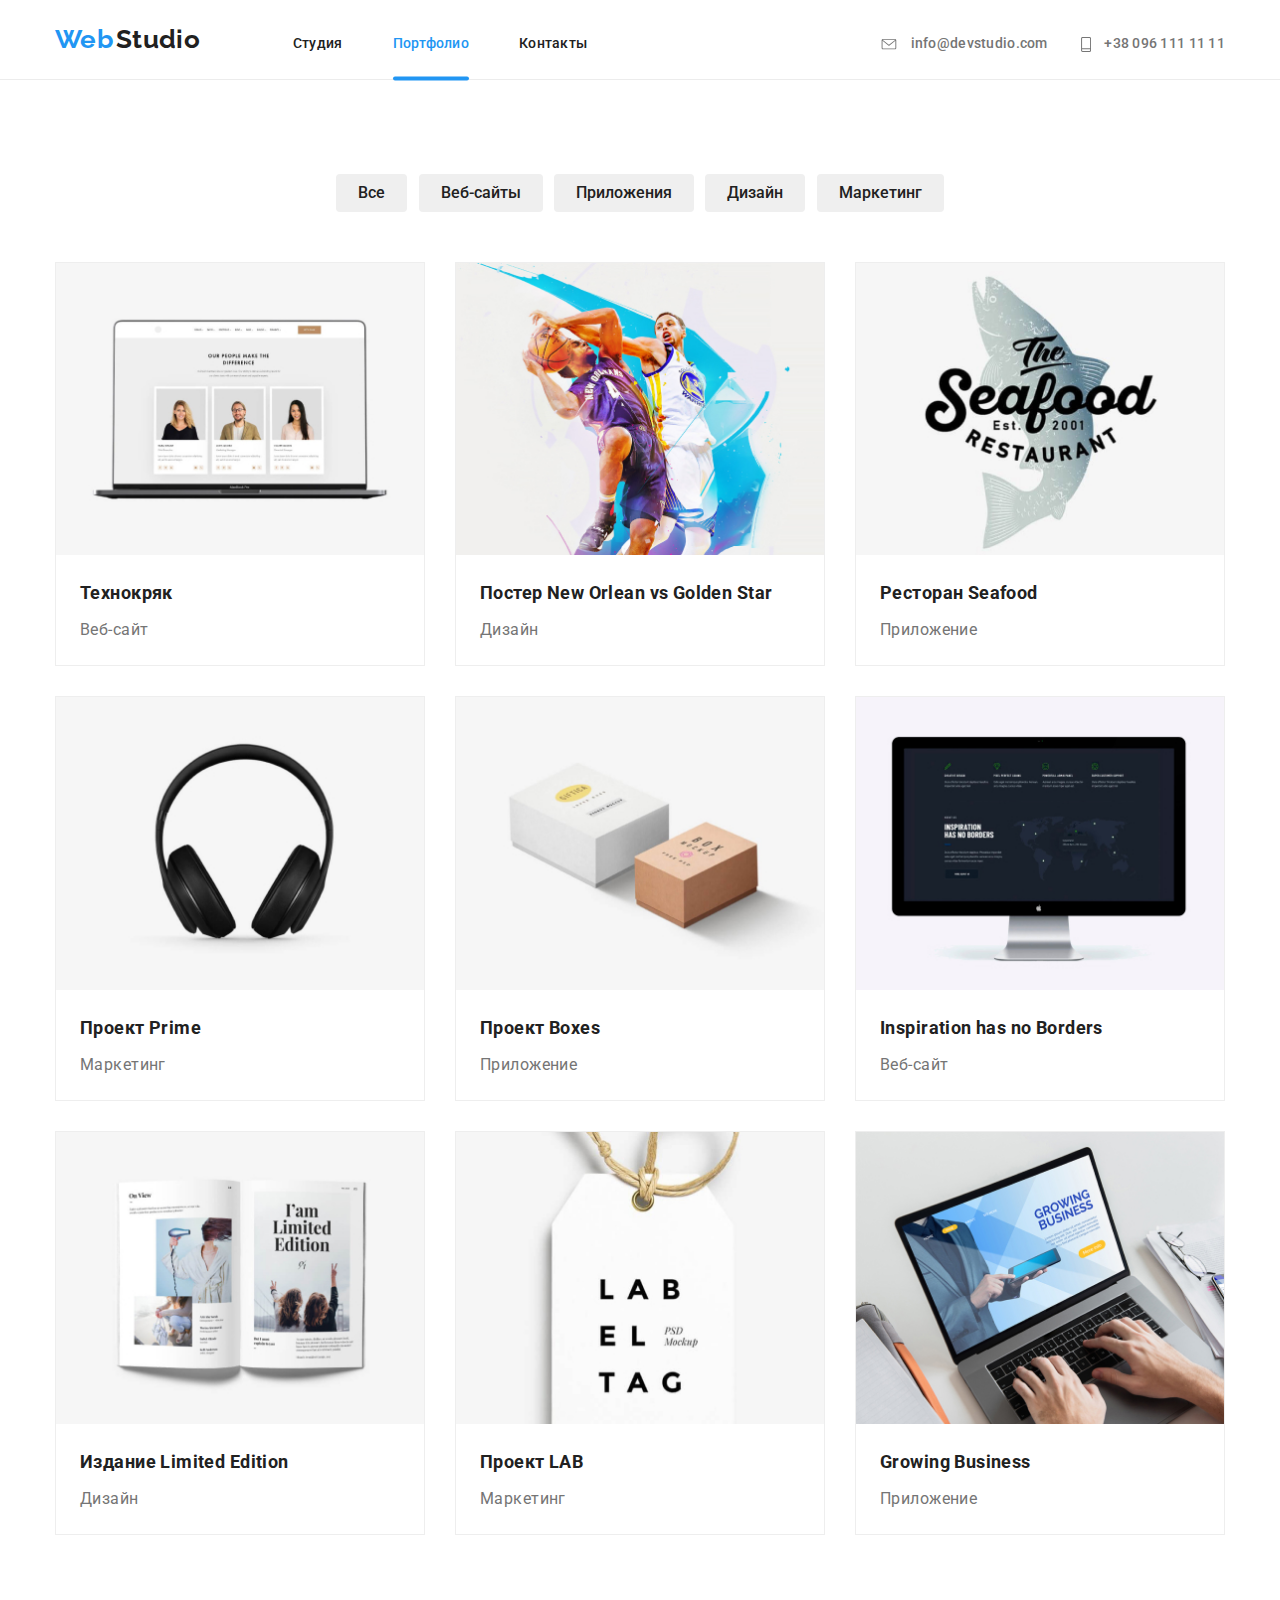
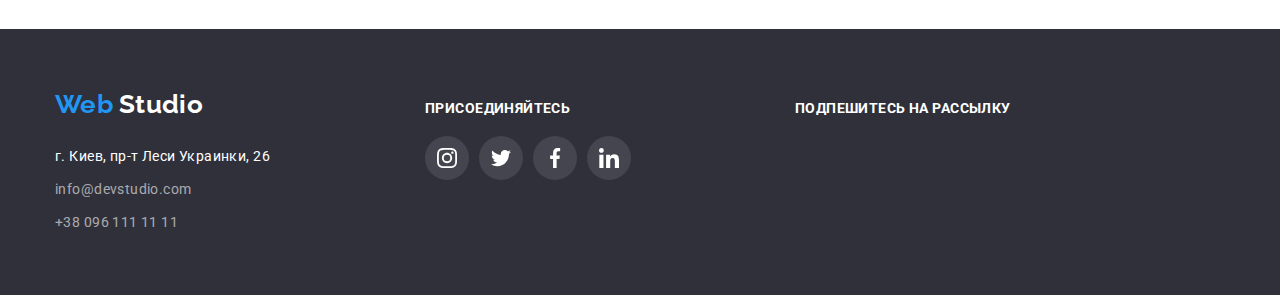
==== portfolio.html @ cc164ba0 "ДЗ №6" ====
<!DOCTYPE html>
<html lang="ru">
<head>
    <meta charset="UTF-8">
    <meta name="viewport" content="width=device-width, initial-scale=1.0">
    <meta http-equiv="X-UA-Compatible" content="IE=edge"/>
    <link href="https://fonts.googleapis.com/css2?family=Raleway:wght@700&family=Roboto:wght@400;500;700;900&display=swap" rel="stylesheet">
    <link rel="stylesheet" href="./css/normalize.css">
    <link rel="stylesheet" href="./css/styles.css" />
    <title>Портфолио</title>
</head>
<body>

    <header class="page-header">
        <div class="container header-box flexbox">
            <nav class="navigation">
                <a lang="en" href="./" class="menu-link">
                    <span class="logo-web">Web</span>
                    <span class="logo-studio">Studio</span>
                </a>
                    <ul class="list menu-list">
                        <li class="menu-item"><a href="./index.html" class="menu-link">Студия</a></li>
                        <li class="menu-item"><a href="./portfolio.html" class="menu-link current">Портфолио</a></li>
                        <li class="menu-item"><a href="#" class="menu-link">Контакты</a></li>
                    </ul>
            </nav>  
            <div class="contacts">
                <a href="mailto:info@devstudio.com" class="mail-link">
                    <svg class="contacts-icon" width="16px" height="11px">
                        <use href="./images/icons/sprite.svg#icon-mail"></use>
                    </svg>
                    <span>info@devstudio.com</span>
                </a>                       
                <a href="tel:380961111111" class="phone-link">
                    <svg class="contacts-icon" width="10px" height="15px">
                        <use href="./images/icons/sprite.svg#icon-phone"></use>
                    </svg>
                    <span>+38 096 111 11 11</span>
                </a>
            </div>
        </div> 
    </header>
    
    <main>
        <section class="section">
            <h1 hidden>Портфолио</h1>
            <div class="container btn-portfolio">
                <button type="button" class="project-btn">Все</button>
                <button type="button" class="project-btn">Веб-сайты</button>
                <button type="button" class="project-btn">Приложения</button>
                <button type="button" class="project-btn">Дизайн</button>
                <button type="button" class="project-btn">Маркетинг</button>
            </div>
            <div class="container">
                <ul class="list project-portfolio flexbox">
                    <li class="project-item">
                        <a href="#" class="project-link">
                            <div class="project-box">
                                <img class="portfolio-img" src="./images/portfolio/technocrack.jpg" width="370" height="294" alt="Технокряк">
                                <p class="project-description">Технокряк это современная площадка распространения коронавируса. Компании используют эту платформу для цифрового шпионажа и атак на защищённые сервера конкурентов.</p>
                            </div>
                            <h2 class="project-title">Технокряк</h2>
                            <p class="project">Веб-сайт</p>
                        </a>
                    </li>
                    <li class="project-item">
                        <a href="#" class="project-link">
                            <div class="project-box">
                                <img class="portfolio-img" src="./images/portfolio/poster.jpg" width="370" height="294" alt="Постер New Orlean vs Golden Star">
                                <p class="project-description">Технокряк это современная площадка распространения коронавируса. Компании используют эту платформу для цифрового шпионажа и атак на защищённые сервера конкурентов.</p>
                            </div>
                            <h2 class="project-title">Постер New Orlean vs Golden Star</h2>
                            <p class="project">Дизайн</p>
                        </a>
                    </li>
                    <li class="project-item">
                        <a href="#" class="project-link">
                            <div class="project-box">
                                <img class="portfolio-img" src="./images/portfolio/seafood.jpg" width="370" height="294" alt="Ресторан Seafood">
                                <p class="project-description">Технокряк это современная площадка распространения коронавируса. Компании используют эту платформу для цифрового шпионажа и атак на защищённые сервера конкурентов.</p>
                            </div>
                            <h2 class="project-title">Ресторан Seafood</h2>
                            <p class="project">Приложение</p>
                        </a>
                    </li>
                    <li class="project-item">
                        <a href="#" class="project-link">
                            <div class="project-box">
                                <img class="portfolio-img" src="./images/portfolio/prime.jpg" width="370" height="294" alt="Проект Prime">
                                <p class="project-description">Технокряк это современная площадка распространения коронавируса. Компании используют эту платформу для цифрового шпионажа и атак на защищённые сервера конкурентов.</p>
                            </div>
                            <h2 class="project-title">Проект Prime</h2>
                            <p class="project">Маркетинг</p>
                        </a>
                    </li>
                    <li class="project-item">
                        <a href="#" class="project-link">
                            <div class="project-box">
                                <img class="portfolio-img" src="./images/portfolio/boxes.jpg" width="370" height="294" alt="Проект Boxes">
                                <p class="project-description">Технокряк это современная площадка распространения коронавируса. Компании используют эту платформу для цифрового шпионажа и атак на защищённые сервера конкурентов.</p>
                            </div>
                            <h2 class="project-title">Проект Boxes</h2>
                            <p class="project">Приложение</p>
                        </a>
                    </li>
                    <li class="project-item">
                        <a href="#" class="project-link">
                            <div class="project-box">
                                <img class="portfolio-img" src="./images/portfolio/inspiration.jpg" width="370" height="294" alt="Inspiration has no Borders">
                                <p class="project-description">Технокряк это современная площадка распространения коронавируса. Компании используют эту платформу для цифрового шпионажа и атак на защищённые сервера конкурентов.</p>
                            </div>
                            <h2 class="project-title">Inspiration has no Borders</h2>
                            <p class="project">Веб-сайт</p>
                        </a>
                    </li>
                    <li class="project-item">
                        <a href="#" class="project-link">
                            <div class="project-box">
                                <img class="portfolio-img" src="./images/portfolio/edition.jpg" width="370" height="294" alt="Издание Limited Edition">
                                <p class="project-description">Технокряк это современная площадка распространения коронавируса. Компании используют эту платформу для цифрового шпионажа и атак на защищённые сервера конкурентов.</p>    
                            </div>
                            <h2 class="project-title">Издание Limited Edition</h2>
                            <p class="project">Дизайн</p>                     
                        </a>
                    </li>
                    <li class="project-item">
                        <a href="#" class="project-link">
                            <div class="project-box">
                                <img class="portfolio-img" src="./images/portfolio/lab.jpg" width="370" height="294" alt="Проект LAB">
                                <p class="project-description">Технокряк это современная площадка распространения коронавируса. Компании используют эту платформу для цифрового шпионажа и атак на защищённые сервера конкурентов.</p>
                            </div>
                            <h2 class="project-title">Проект LAB</h2>
                            <p class="project">Маркетинг</p>                       
                        </a>
                    </li>
                    <li class="project-item">
                        <a href="#" class="project-link">
                            <div class="project-box">
                                <img class="portfolio-img" src="./images/portfolio/growing.jpg" width="370" height="294" alt="Growing Business">
                                <p class="project-description">Технокряк это современная площадка распространения коронавируса. Компании используют эту платформу для цифрового шпионажа и атак на защищённые сервера конкурентов.</p>
                            </div>
                            <h2 class="project-title">Growing Business</h2>
                            <p class="project">Приложение</p>
                        </a>
                    </li>
                </ul>
            </div>
        </section>
    </main>

    <footer>
        <section class="section footer">
            <div class="container footer-box flexbox">
                <div class="footer-box-item">
                    <h2 class="logo-footer">
                        <span class="logo-web">Web</span>
                        <span class="logo-white">Studio</span>
                    </h2>
                        <address class="address">
                        <ul class="list">
                            <li class="addr-footer">
                                <span class="addr">г. Киев, пр-т Леси Украинки, 26</span>
                            </li>
                            <li class="addr-footer">
                                <a href="mailto:info@devstudio.com" class="contacts-footer">info@devstudio.com</a>
                            </li>
                            <li class="addr-footer">
                                <a href="tel:380961111111" class="contacts-footer">+38 096 111 11 11</a>
                            </li>
                            </ul>
                        </address>
                    </div>

                    <div class="footer-box-item">
                        <h2 class="footer-title">Присоединяйтесь</h2>
                        <ul class="list social-footer flexbox">
                            <li class="social-footer-link">
                                <a class="social-footer-item" href="https://instagram.com" aria-label="Instagram" target="_blank" rel="noopener noreferrer">
                                    <svg class="footer-icon" width="20px" height="20px">
                                        <use href="./images/icons/sprite.svg#icon-instagram"></use>
                                    </svg>
                                </a>
                            </li>
                            <li class="social-footer-link">
                                <a class="social-footer-item" href="https://twitter.com" aria-label="Twitter" target="_blank" rel="noopener noreferrer">
                                    <svg class="footer-icon" width="20px" height="20px">
                                        <use href="./images/icons/sprite.svg#icon-twitter"></use>
                                    </svg>
                                </a>
                            </li>
                            <li class="social-footer-link">
                                <a class="social-footer-item" href="https://facebook.com" aria-label="Facebook" target="_blank" rel="noopener noreferrer">
                                    <svg class="footer-icon" width="20px" height="20px">
                                        <use href="./images/icons/sprite.svg#icon-facebook"></use>
                                    </svg>
                                </a>
                            </li>
                            <li class="social-footer-link">
                                <a class="social-footer-item" href="https://linkedin.com" aria-label="Linkedin" target="_blank" rel="noopener noreferrer">
                                    <svg class="footer-icon" width="20px" height="20px">
                                        <use href="./images/icons/sprite.svg#icon-linkedin"></use>
                                      </svg>
                                </a>
                            </li>
                        </ul>
                    </div>
                <div class="footer-box-item">
                    <h2 class="footer-title">Подпешитесь на рассылку</h2>
                </div>
            </div>
        </section>
    </footer>
    
</body>
</html>
---- css/styles.css ----
:root {
  --main-color: #212121;
  --accent-color: #2196F3;
  --accent-color-white: #FFFFFF;
  --grey-text-color: #757575;
  --time-transition-duration: 250ms;
  --timing-function-cubic: cubic-bezier(0.4, 0, 0.2, 1);
}

.visually-hidden {
  position: absolute !important;
  clip: rect(1px 1px 1px 1px);
  /* IE6, IE7 */
  clip: rect(1px, 1px, 1px, 1px);
  padding: 0 !important;
  border: 0 !important;
  height: 1px !important;
  width: 1px !important;
  overflow: hidden;
}

body  {
  font-family: Roboto, sans-serif;
  background-color: var(--accent-color-white);
  color: var(--main-color);
  font-size: 14px;
  line-height: 1.714;
  letter-spacing: 0.03em;
}

img {
  display: block;
  max-width: 100%;
  height: auto;
}

.container {
  width: 1200px;
  margin-left: auto;
  margin-right: auto;
  padding-left: 15px;
  padding-right: 15px;
  /*outline: 2px solid tomato;*/
}

.flexbox {
  display: flex;
  justify-content: flex-end;
  align-items: center;
}

.section {
  padding-top: 94px;
  padding-bottom: 94px;
}

.page-header {
  border-bottom: 1px solid #ECECEC;
  height: 80px;
  padding: 24px 0 24px;
}

.header-box {
  display: flex;
  align-items: baseline;
}

.menu-link.current{
  color: var(--accent-color);
}

.logo-web, 
.logo-studio,
.logo-white {
  color: var(--accent-color);
  font-family: Raleway, sans-serif;
  font-weight: 700;
  font-size: 26px;
  line-height: 1.19;
}

.logo-studio {
  color: var(--main-color);
}

.navigation {
  display: flex;
  align-items: baseline;
  margin-right: auto;
  
}

.current::after {
  display: block;
  content: "";
  position: absolute;
  left: 0;
  transform: translateY(20.5px);
  width: 100%;
  height: 4px;
  background-color: var(--accent-color);
  border-radius: 2px;
}

.list {
  list-style: none;
  margin: 0;
  padding: 0;
}

.menu-list {
  display: flex;
  margin-left: 93px;
}

.menu-item {
  display: block;
  position: relative;
}

.menu-item:not(:last-child) {
  margin-right: 50px;
}

.contacts {
  vertical-align: middle;
  text-align: center;
}

.contacts-icon {
  margin-right: 10px;
  fill: var(--grey-text-color);
  vertical-align: middle;

  transition: fill var(--time-transition-duration) var(--timing-function-cubic);
}

.mail-link:hover .contacts-icon,
.mail-link:focus .contacts-icon {
  fill: var(--accent-color)
} 

.phone-link:hover .contacts-icon,
.phone-link:focus .contacts-icon {
  fill: var(--accent-color)
}

.menu-link,
.mail-link,
.phone-link {
  font-weight: 500;
  font-size: 14px;
  line-height: 1.143;
  letter-spacing: 0.02em;
  text-decoration: none;
  color: var(--main-color);
  margin: 0;
  transition: color var(--time-transition-duration) var(--timing-function-cubic);
}

.mail-link,
.phone-link {
  color: var(--grey-text-color);
  transition: color var(--time-transition-duration) var(--timing-function-cubic);
}

.mail-link {
  margin-right: 30px;
}

.hero {
  max-width: 1600px;
  height: 600px;
  margin-left: auto;
  margin-right: auto;
  background-image: linear-gradient(to right, 
    rgba(47, 48, 58, 0.4), 
    rgba(47, 48, 58, 0.4)),
    url(../images/hero/hero.jpg);
  background-repeat: no-repeat;
  background-position: center;
  background-size: cover;
  background-color:  rgba(47, 48, 58, 0.4);
  text-align: center;
}
    
.page-title {
  display: inline-block;
  width: 696px;
  min-height: 120;
  font-weight: 900;
  font-size: 44px;
  line-height: 1.364;
  letter-spacing: 0.06em;
  color: var(--accent-color-white);
  text-transform: uppercase;
  margin: 200px 0 30px;
}

.btn {
  min-width: 200px;
  height: 50px;
  border-radius: 4px;
  font-weight: 700;
  font-size: 16px;
  line-height: 1.875;
  letter-spacing: 0.06em;
  color: var(--accent-color-white);
  background-color: var(--accent-color);
  padding: 10px 32px;
  margin: 0;
  border-color: transparent;
}

.section-title {
  font-weight: 700;
  font-size: 36px;
  line-height: 1.167;
  margin: 0 0 50px;
  text-align: center;
}

.features {
  padding-top: 94px;
}

.features-title {
  font-weight: 700;
  line-height: 1.143;
  text-transform: uppercase;
  margin: 0;
  padding: 10px 0;
  width: 270px;
}

.features-link {
  display: flex;
  align-items: center;
  margin-left: auto;
}

.features-item {
  width: calc((100% - 30px * 3) / 4);
  margin-right: 30px;
}

.features-item:nth-child(4n) {
  margin-right: 0;
}

.features-bg {
  display: flex;
  align-items: center;
  justify-content: center;
  width: 270px;
  height: 120px;
  background-size: contain;
  background-repeat: no-repeat;
  background-position: center;
  background-color: #F5F4FA;
  margin-bottom: 30px;
  border-radius: 4px;
}

.features-icon {
  display: block;
}

.features-description {
  font-weight: 400;
  color: var(--grey-text-color);
  margin: 0;
}

.work-title {
  font-weight: 700;
  line-height: 1.142;
  color: var(--accent-color-white);
  text-transform: uppercase;
  background-color: rgba(47, 48, 58, 0.8);
  display: inline-block;
}

.work-link .flexbox {
  display: flex;
  justify-content: space-between;
}

.work-item {
  width: calc((100% - 30px * 2) / 3);
  margin-right: 30px;
  position: relative;
}

.work-item:nth-child(3n) {
  margin-right: 0;
}

.work-img {
  display: block;
  background-color: #C4C4C4;
  box-shadow: (0px 4px 4px rgba(0, 0, 0, 0.25));
}

.work-title {
  position: absolute;
  bottom: 0;
  left: 0;
  width: 100%;
  margin: 0;
  text-align: center;
  padding: 27px 0;
}

.our-team {
  background-color: #F5F4FA;
}

.team-item {
  width: calc((100% - 30px * 3) / 4);
  margin-right: 30px;
  background-color: var(--accent-color-white);
  box-shadow: 0px 1px 3px rgba(0, 0, 0, 0.12), 
    0px 1px 1px rgba(0, 0, 0, 0.14),
    0px 2px 1px rgba(0, 0, 0, 0.2);
  border-radius: 0px 0px 4px 4px;
}

.team-item:nth-child(4n) {
  margin-right: 0;
}

.team-title {
  font-weight: 500;
  font-size: 16px;
  line-height: 1.1875;
  margin: 0 0 10px;
  text-align: center;
}

.team-img {
  display: block;
  margin: 0 0 30px;
  width: 100%;
} 

.profession {
  font-weight: 400;
  font-size: 16px;
  line-height: 1.1875;
  color: var(--grey-text-color);
  margin: 0 0 16px;
  text-align: center;
}

.social-link {
  display: flex;
  justify-content: center;
}

.social-item {
  width: calc((100% - 10px * 3) / 4);
  margin-bottom: 30px;
  
}

.social-item, .social {
  height: 44px;
  width: 44px;
  display: flex;
  align-items: center;
  justify-content: center;
}

.social {
  background-color: var(--accent-color-white);
  border-radius: 50px;
  
  transition: background-color var(--time-transition-duration) var(--timing-function-cubic);
}

.social-item:nth-child(4n) {
  margin-right: 0;
}

.social-item:not(:last-child) {
  margin-right: 10px;
}

.social-icon {
  display: block;
  fill: #AFB1B8;

  transition: fill var(--time-transition-duration) var(--timing-function-cubic);
}

.social:hover,
.social:focus-within {
  background-color: var(--accent-color);
}

.social:hover .social-icon,
.social:focus-within .social-icon {
  fill: var(--accent-color-white);
}

.clients-link {
  display: flex;
  justify-content: space-between;
  text-align: center;
}

.clients-item {
  width: calc((100% - 10px * 5) / 6);
}

.clients-item, .clients {
  box-sizing: border-box;
  border-radius: 4px;
  width: 170px;
  height: 90px;
  text-align: center;
  display: flex;
  align-items: center;
  justify-content: center;
}

.clients {
  border: 1px solid #AFB1B8;
  transition: border-color var(--time-transition-duration) var(--timing-function-cubic);
}

.clients-item:nth-child(6n) {
  margin-right: 0;
}

.clients-icon {
  fill: #AFB1B8;
  display: block;

  transition: fill var(--time-transition-duration) var(--timing-function-cubic);
}

.clients:hover,
.clients:focus-within {
  border-color: var(--accent-color);
}

.clients:hover .clients-icon,
.clients:focus-within .clients-icon {
  fill: var(--accent-color);
}

.address {
  font-style: normal;
}

.addr {
  font-weight: 400;
  color: var(--accent-color-white);
  margin: 0;
}

.footer {
  background-color: #2F303A;
  padding: 60px 0 60px;
}

.footer-box {
  display: flex;
  align-items: baseline;
  justify-content: flex-start;
}

.logo-footer {
  margin: 0;
  margin-bottom: 20px;
}

.footer-box-item {
  width: calc((100% - 30px * 2) / 3);
  margin: 0;
}

.footer-box-item:nth-child(3) {
  margin-right: 60px;
}

.logo-white {
  color: var(--accent-color-white);
  padding: 0;
}

.social-footer {
  display: flex;
  justify-content: flex-start;
}

.footer-icon {
  fill: var(--accent-color-white);
  display: block;
}

.social-footer-link, .social-footer-item {
  height: 44px;
  width: 44px;
  border-radius: 50px;
  display: flex;
  align-items: center;
  justify-content: center;
}

.social-footer-item {
  background-color: rgba(255, 255, 255, 0.1);
  transition: background-color var(--time-transition-duration) var(--timing-function-cubic);
}

.social-footer-link:not(:last-child) {
  margin-right: 10px;
}

.social-footer-item:hover,
.social-footer-item:focus-within {
  background-color: var(--accent-color);
}

.contacts-footer {
  font-weight: 400;
  font-size: 14px;
  text-decoration: none;
  color: rgba(255, 255, 255, 0.6);
  transition: color var(--time-transition-duration) var(--timing-function-cubic);
}

.addr-footer {
  margin: 0;
}

.addr-footer:not(:last-child) {
  margin-bottom: 9px;
}

.footer-title {
  font-weight: 700;
  line-height: 1.143;
  color: var(--accent-color-white);
  text-transform: uppercase;
  font-size: 14px;
  margin: 0;
  margin-bottom: 20px;
}

.menu-link:hover,
.menu-link:focus,
.mail-link:hover,
.mail-link:focus,
.phone-link:hover,
.phone-link:focus,
.contacts-footer:hover,
.contacts-footer:focus {
  color: var(--accent-color);
}

.btn-portfolio {
  text-align: center;
  padding-bottom: 16px;
  margin-bottom: 34px;
}

.project-portfolio {
  display: flex;
  justify-content: space-between;
  flex-wrap: wrap;
}

.project-item {
  width: calc((100% - 30px * 2) / 3);
  margin-right: 24px;
  border: 1px solid #EEEEEE;
  box-sizing: border-box;
  margin-bottom: 30px;

  transition: box-shadow var(--time-transition-duration) var(--timing-function-cubic);
}

.project-item:nth-last-child(-n + 3) {
  margin-bottom: 0;
}


.project-item:nth-child(3n) {
  margin-right: 0;
}

.project-btn {
  font-weight: 500;
  font-size: 16px;
  line-height: 1.625;
  color: var(--main-color);
  padding: 6px 22px;
  border: none;
  border-radius: 4px;

  transition: color var(--time-transition-duration) var(--timing-function-cubic), 
    background-color var(--time-transition-duration) var(--timing-function-cubic), 
    box-shadow var(--time-transition-duration) var(--timing-function-cubic);
}

.project-btn:not(:last-child) {
  margin-right: 8px;
}

.project-btn:hover,
.project-btn:focus {
  color: var(--accent-color-white);
  background-color: var(--accent-color);
  box-shadow: 0px 4px 4px rgba(0, 0, 0, 0.25);
}

.portfolio-img {
  display: block;
  margin: 0;
  width: 100%;  
}

.project-title {
  font-weight: 700;
  font-size: 18px;
  line-height: 2.00;
  color: var(--main-color);
  margin: 0 0 4px 24px;
}

.project-link {
  text-decoration: none;
}

.project {
  font-weight: 400;
  font-size: 16px;
  line-height: 1.875;
  color: var(--grey-text-color);
  margin: 0 0 20px 24px;
}

.project-box {
  position: relative;
  overflow: hidden;
  margin-bottom: 20px;
}

.project-description {
  font-weight: 400;
  font-size: 18px;
  line-height: 1.556;
  color: var(--accent-color-white);
  background-color: rgba(33, 150, 243, 0.9);
  margin: 0;
  padding: 63px 24px;
  position: absolute;
  bottom: 0;
  right: 0;
  width: 100%;
  height: 100%;
  opacity: 0;
  
  transform: translateY(100%);

  transition: transform var(--time-transition-duration) var(--timing-function-cubic), 
    opacity var(--time-transition-duration) var(--timing-function-cubic);
}


/*.project-box::before {
  display: inline-block;
  content: "";
  position: absolute;
  background-color: rgba(33, 150, 243, 0.9);
  width: 100%;
  height: 100%;
  bottom: 0;
  right: 0;
  
  opacity: 0;
}

/*.project-box:hover::before {
  transform: translateY(0);
  /*opacity: 1;
}*/

.project-item:hover .project-description,
.project-item:focus-within .project-description{
  transform: translateY(0);
  opacity: 1;
}

.project-item:hover,
.project-item:focus-within {
  box-shadow: 0px 3px 1px rgba(0, 0, 0, 0.1), 
    0px 1px 2px rgba(0, 0, 0, 0.08), 
    0px 2px 2px rgba(0, 0, 0, 0.12);
}

.backdrop {
  position: fixed;
  top: 0;
  left: 0;
  width: 100%;
  height: 100%;
  background-color: rgba(0, 0, 0, 0.2);
  transition: opacity var(--time-transition-duration) var(--timing-function-cubic);
}

.backdrop.is-hidden {
  visibility: hidden;
  opacity: 0;
  pointer-events: none;
}

.backdrop.is-hidden .modal {
  transform: translate(-50%, -50%) scale(0.8);
}

.modal {
  display: flex;
  justify-content: flex-end;
  position: absolute;
  top: 50%;
  left: 50%;
  transform: translate(-50%, -50%) scale(1);

  min-width: 528px;
  min-height: 581px;

  /*width: 100;
  max-width: 528px;*/

  background-color: var(--accent-color-white);
  border-radius: 4px;
  transition: transform var(--time-transition-duration) var(--timing-function-cubic)
}

.btn-close {
  position: absolute;
  display: block;
  padding: 6px;
  top: 8px;
  right: 8px;
  border-radius: 50px;
  background-color: #FFFFFF;
  border: 1px solid rgba(0, 0, 0, 0.1);
  width: 30px;
  height: 30px;

  display: flex;
  align-items: center;
  justify-content: center;
}

.icon-close {
  display: block;
}
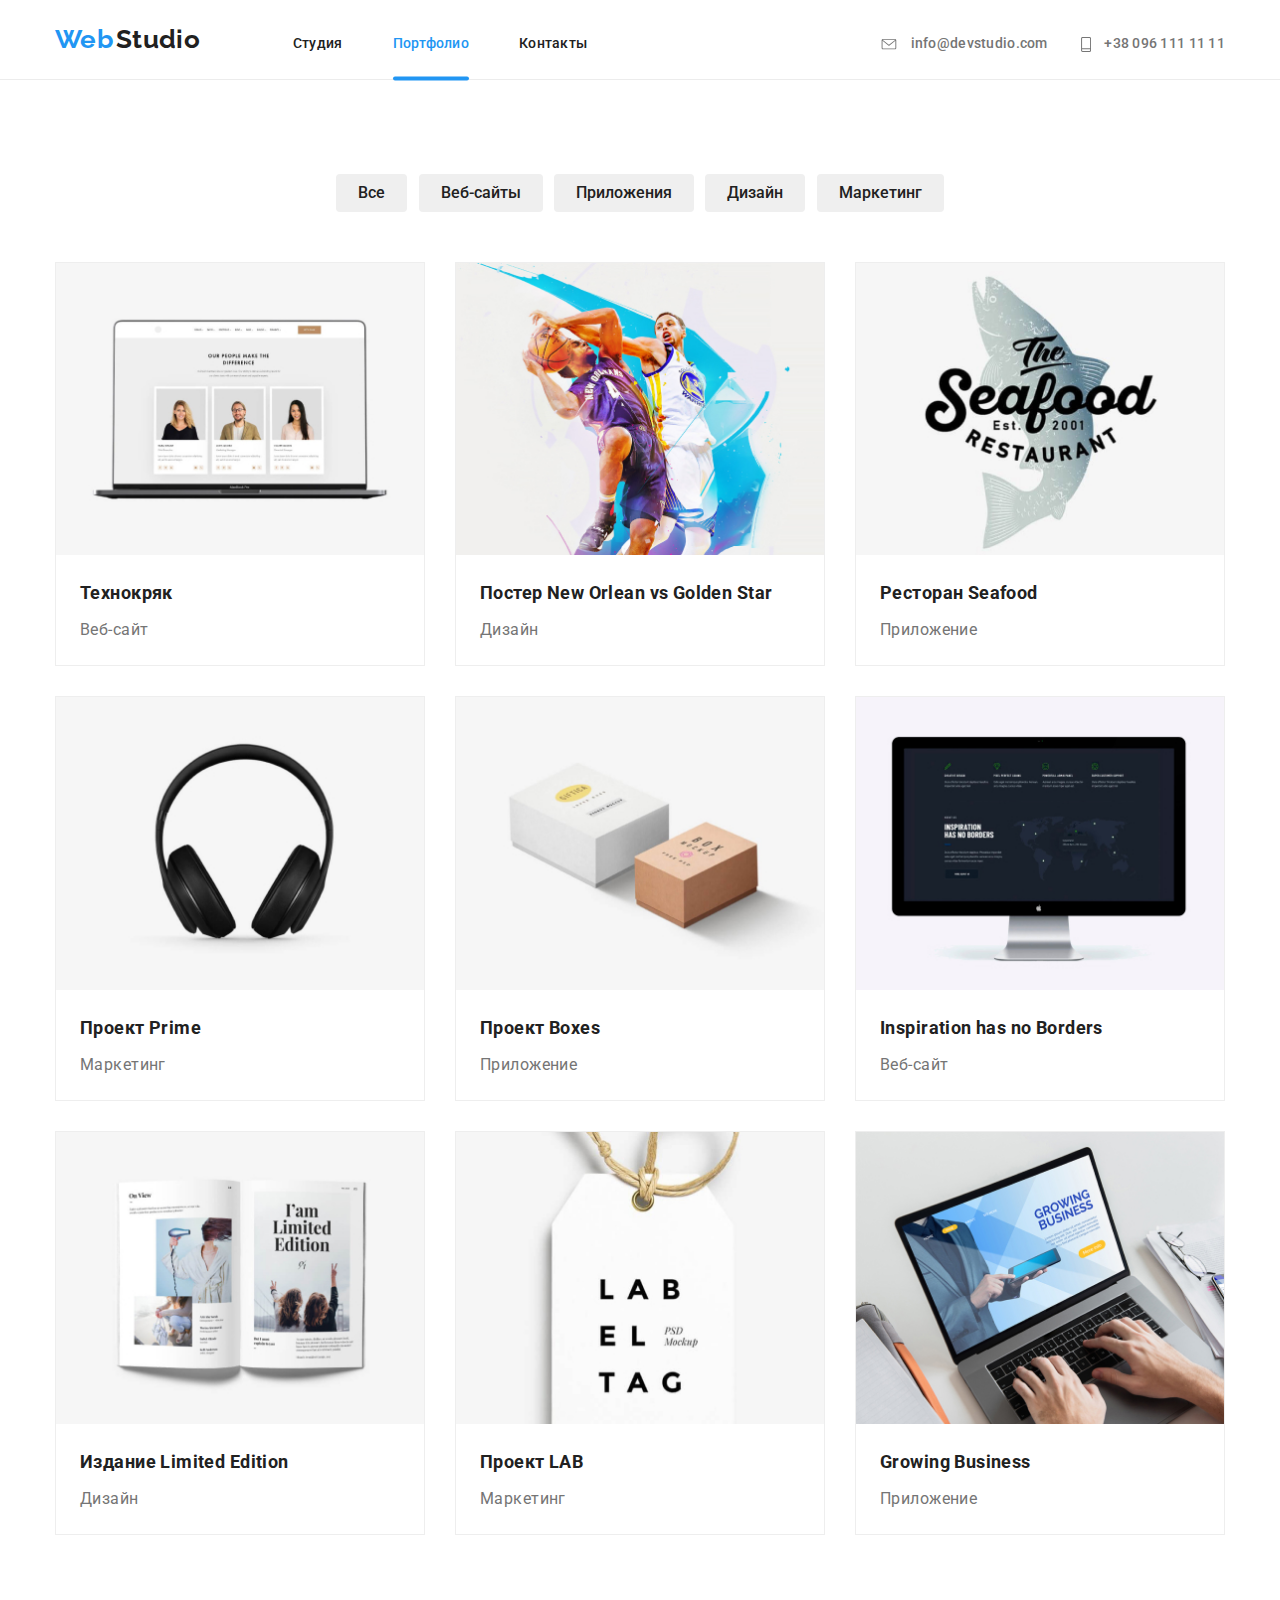
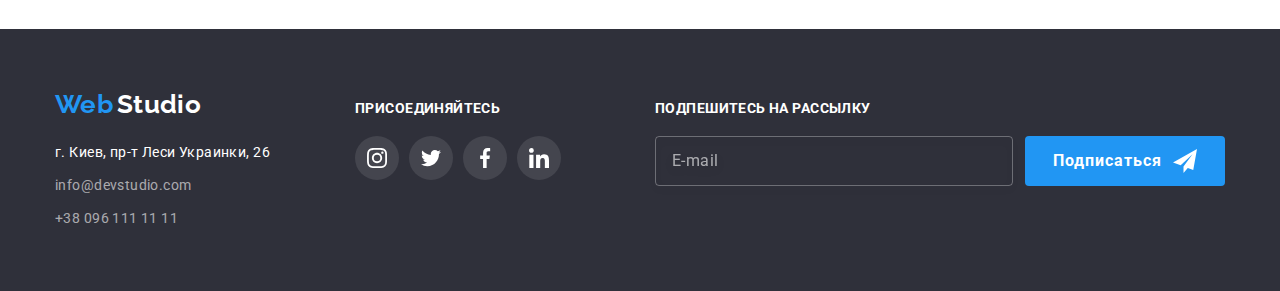
==== commit 9c002e8d: "Update form and footer" ====
--- a/portfolio.html
+++ b/portfolio.html
@@ -151,29 +151,29 @@
     <footer>
         <section class="section footer">
             <div class="container footer-box flexbox">
-                <div class="footer-box-item">
-                    <h2 class="logo-footer">
-                        <span class="logo-web">Web</span>
-                        <span class="logo-white">Studio</span>
-                    </h2>
+                <div class="footer-box-item footer-flexbox">
+                    <div class="footer-box-list">
                         <address class="address">
-                        <ul class="list">
-                            <li class="addr-footer">
-                                <span class="addr">г. Киев, пр-т Леси Украинки, 26</span>
-                            </li>
-                            <li class="addr-footer">
-                                <a href="mailto:info@devstudio.com" class="contacts-footer">info@devstudio.com</a>
-                            </li>
-                            <li class="addr-footer">
-                                <a href="tel:380961111111" class="contacts-footer">+38 096 111 11 11</a>
-                            </li>
-                            </ul>
+                            <ul class="list">
+                                <li class="logo-footer">
+                                    <span class="logo-web">Web</span>
+                                    <span class="logo-white">Studio</span>
+                                </li>
+                                <li class="addr-footer">
+                                    <span class="addr">г. Киев, пр-т Леси Украинки, 26</span>
+                                </li>
+                                <li class="addr-footer">
+                                    <a href="mailto:info@devstudio.com" class="contacts-footer">info@devstudio.com</a>
+                                </li>
+                                <li class="addr-footer">
+                                    <a href="tel:380961111111" class="contacts-footer">+38 096 111 11 11</a>
+                                </li>
+                                </ul>
                         </address>
                     </div>
-
-                    <div class="footer-box-item">
+                    <div class="footer-box-list">
                         <h2 class="footer-title">Присоединяйтесь</h2>
-                        <ul class="list social-footer flexbox">
+                        <ul class="list social-footer">
                             <li class="social-footer-link">
                                 <a class="social-footer-item" href="https://instagram.com" aria-label="Instagram" target="_blank" rel="noopener noreferrer">
                                     <svg class="footer-icon" width="20px" height="20px">
@@ -199,13 +199,28 @@
                                 <a class="social-footer-item" href="https://linkedin.com" aria-label="Linkedin" target="_blank" rel="noopener noreferrer">
                                     <svg class="footer-icon" width="20px" height="20px">
                                         <use href="./images/icons/sprite.svg#icon-linkedin"></use>
-                                      </svg>
+                                    </svg>
                                 </a>
                             </li>
                         </ul>
                     </div>
+                </div>
+                        
                 <div class="footer-box-item">
                     <h2 class="footer-title">Подпешитесь на рассылку</h2>
+                    <div class="footer-form-box">
+                        <form class="footer-form">
+                            <input class="subscription-field" id="subscription-mail" type="email" placeholder="E-mail">
+                        </form>
+                        <div class="btn-box">
+                            <button class="btn-subscription" type="submit">
+                                <span class="btn-text">Подписаться</span>
+                            </button>
+                            <svg class="icon-send" width="24"  height="24">
+                                <use href="./images/icons/sprite.svg#icon-send"></use>
+                            </svg>
+                        </div>  
+                    </div>
                 </div>
             </div>
         </section>
--- a/css/styles.css
+++ b/css/styles.css
@@ -46,7 +46,7 @@
 .flexbox {
   display: flex;
   justify-content: flex-end;
-  align-items: center;
+  align-items: baseline;
 }
 
 .section {
@@ -478,12 +478,27 @@
 }
 
 .footer-box-item {
-  width: calc((100% - 30px * 2) / 3);
-  margin: 0;
-}
-
-.footer-box-item:nth-child(3) {
-  margin-right: 60px;
+  width: calc((100% - 30px) / 2);
+  margin: 0;
+}
+
+.footer-box-item.footer-flexbox {
+  display: flex;
+  justify-content: space-between;
+  align-items: baseline;
+}
+
+.footer-box-item:nth-child(2) {
+  margin-left: 30px;
+}
+
+.footer-box-list {
+  width: calc((100% - 30px) / 2);
+}
+
+.footer-box-list .footer-flexbox {
+  display: flex;
+  align-content: flex-start;
 }
 
 .logo-white {
@@ -533,7 +548,9 @@
 }
 
 .addr-footer {
-  margin: 0;
+  display: block;
+  margin: 0;
+  padding: 0;
 }
 
 .addr-footer:not(:last-child) {
@@ -548,6 +565,65 @@
   font-size: 14px;
   margin: 0;
   margin-bottom: 20px;
+}
+
+.footer-form-box {
+  display: flex;
+}
+
+.subscription-field {
+  background: transparent;
+  border: 1px solid rgba(255, 255, 255, 0.3);
+  box-sizing: border-box;
+  filter: drop-shadow(0px 4px 4px rgba(0, 0, 0, 0.15));
+  border-radius: 4px;
+  height: 50px;
+  min-width: 358px;
+  padding-left: 16px;
+  color: rgba(255, 255, 255, 0.6);
+}
+
+.btn-subscription {
+  display: flex;
+  align-items: center;
+  background: var(--accent-color);
+  border-radius: 4px;
+  text-align: center;
+  letter-spacing: 0.06em;
+  color: var(--accent-color-white);
+  border: transparent;
+  margin-left: 12px;
+  font-family: Roboto;
+  font-weight: 700;
+  font-size: 16px;
+  padding: 10px 28px;
+  height: 50px;
+  min-width: 200px;
+}
+
+.btn-text {
+  margin-right: 10px;
+}
+
+.btn-box {
+  position: relative;
+  margin: 0;
+  padding: 0;
+}
+
+.icon-send {
+  position: absolute;
+  top: 13px;
+  right: 28px;
+}
+
+.subscription-field::placeholder {
+  align-items: center;
+  letter-spacing: 0.03em;
+  color: rgba(255, 255, 255, 0.6);
+  line-height: 20px;
+  font-weight: 400;
+  font-size: 16px;
 }
 
 .menu-link:hover,
@@ -747,17 +823,158 @@
   padding: 6px;
   top: 8px;
   right: 8px;
-  border-radius: 50px;
   background-color: #FFFFFF;
-  border: 1px solid rgba(0, 0, 0, 0.1);
+  border: transparent;
   width: 30px;
   height: 30px;
+  transition: fill var(--time-transition-duration) var(--timing-function-cubic);
 
   display: flex;
   align-items: center;
   justify-content: center;
 }
 
+.btn-close:hover {
+  fill: var(--accent-color);
+}
+
+.btn-close:focus {
+  fill: var(--accent-color);
+}
+
 .icon-close {
   display: block;
+}
+
+.form-box {
+  display: inline-block;
+  align-content: center;
+  margin-left: auto;
+  margin-right: auto;
+}
+
+.title-modal {
+  margin-top: 40px;
+  font-family: Roboto;
+  font-style: normal;
+  font-weight: 700;
+  font-size: 20px;
+  text-align: center;
+  letter-spacing: 0.03em;
+  color: var(--main-color);
+}
+
+.form {
+  width: 448px;
+  padding: 0;
+  margin: 0;
+}
+
+.form-label {
+  font-family: Roboto;
+  font-weight: 400;
+  font-size: 12px;
+  letter-spacing: 0.01em;
+  color: var(--grey-text-color);
+}
+
+.form-input {
+  width: 100%;
+  border: 1px solid rgba(33, 33, 33, 0.2);
+  border-radius: 4px;
+  height: 40px;
+  margin-bottom: 10px;
+  padding-left: 42px;
+  font-size: 12px;
+  color: #000000;
+  transition: outline-color var(--time-transition-duration) var(--timing-function-cubic);
+}
+
+.form-input-name {
+  position: relative;
+}
+
+.form-input-phone {
+  position: relative;
+}
+
+.form-input-mail {
+  position: relative;
+} 
+
+.form-textarea {
+  resize: none;
+  width: 100%;
+  border: 1px solid rgba(33, 33, 33, 0.2);
+  border-radius: 4px;
+  height: 120px;
+  padding: 12px 16px;
+  font-size: 12px;
+  color: #000000;
+  transition: outline-color var(--time-transition-duration) var(--timing-function-cubic);
+}
+
+.form-textarea::placeholder {
+  font-family: Roboto;
+  font-weight: 400;
+  font-size: 12px;
+  letter-spacing: 0.01em;
+  color: rgba(117, 117, 117, 0.5);
+}
+
+.btn-submit {
+  position: absolute;
+  left: 164px;
+  bottom: 40px;
+  min-width: 200px;
+  height: 50px;
+  border: transparent;
+  /*box-shadow: 0px 4px 4px rgba(0, 0, 0, 0.15);*/
+  border-radius: 4px;
+  background-color: var(--accent-color);
+  align-items: center;
+  text-align: center;
+  letter-spacing: 0.06em;
+  font-family: Roboto;
+  font-weight: 700;
+  font-size: 16px;
+  color: var(--accent-color-white);
+}
+
+.icon-name {
+  position: absolute;
+  top: 14px;
+  left: 15px;
+  transition: fill var(--time-transition-duration) var(--timing-function-cubic);
+}
+
+.icon-tel {
+  position: absolute;
+  top: 13px;
+  left: 14px;
+  transition: fill var(--time-transition-duration) var(--timing-function-cubic);
+}
+
+.icon-email {
+  position: absolute;
+  top: 14px;
+  left: 13px;
+  transition: fill var(--time-transition-duration) var(--timing-function-cubic);
+}
+
+/*.form-input:hover,
+.form-input-name:hover .icon-name,
+.form-input-phone:hover .icon-tel,
+.form-input-mail:hover .icon-email {
+  fill: var(--accent-color);
+  outline-color: var(--accent-color);
+}*/
+
+.form-input:focus,
+.form-input-name:focus-within .icon-name,
+.form-input-phone:focus-within .icon-tel,
+.form-input-mail:focus-within .icon-email,
+.form-textarea:focus-within {
+  fill: var(--accent-color);
+  outline-color: var(--accent-color);
 }